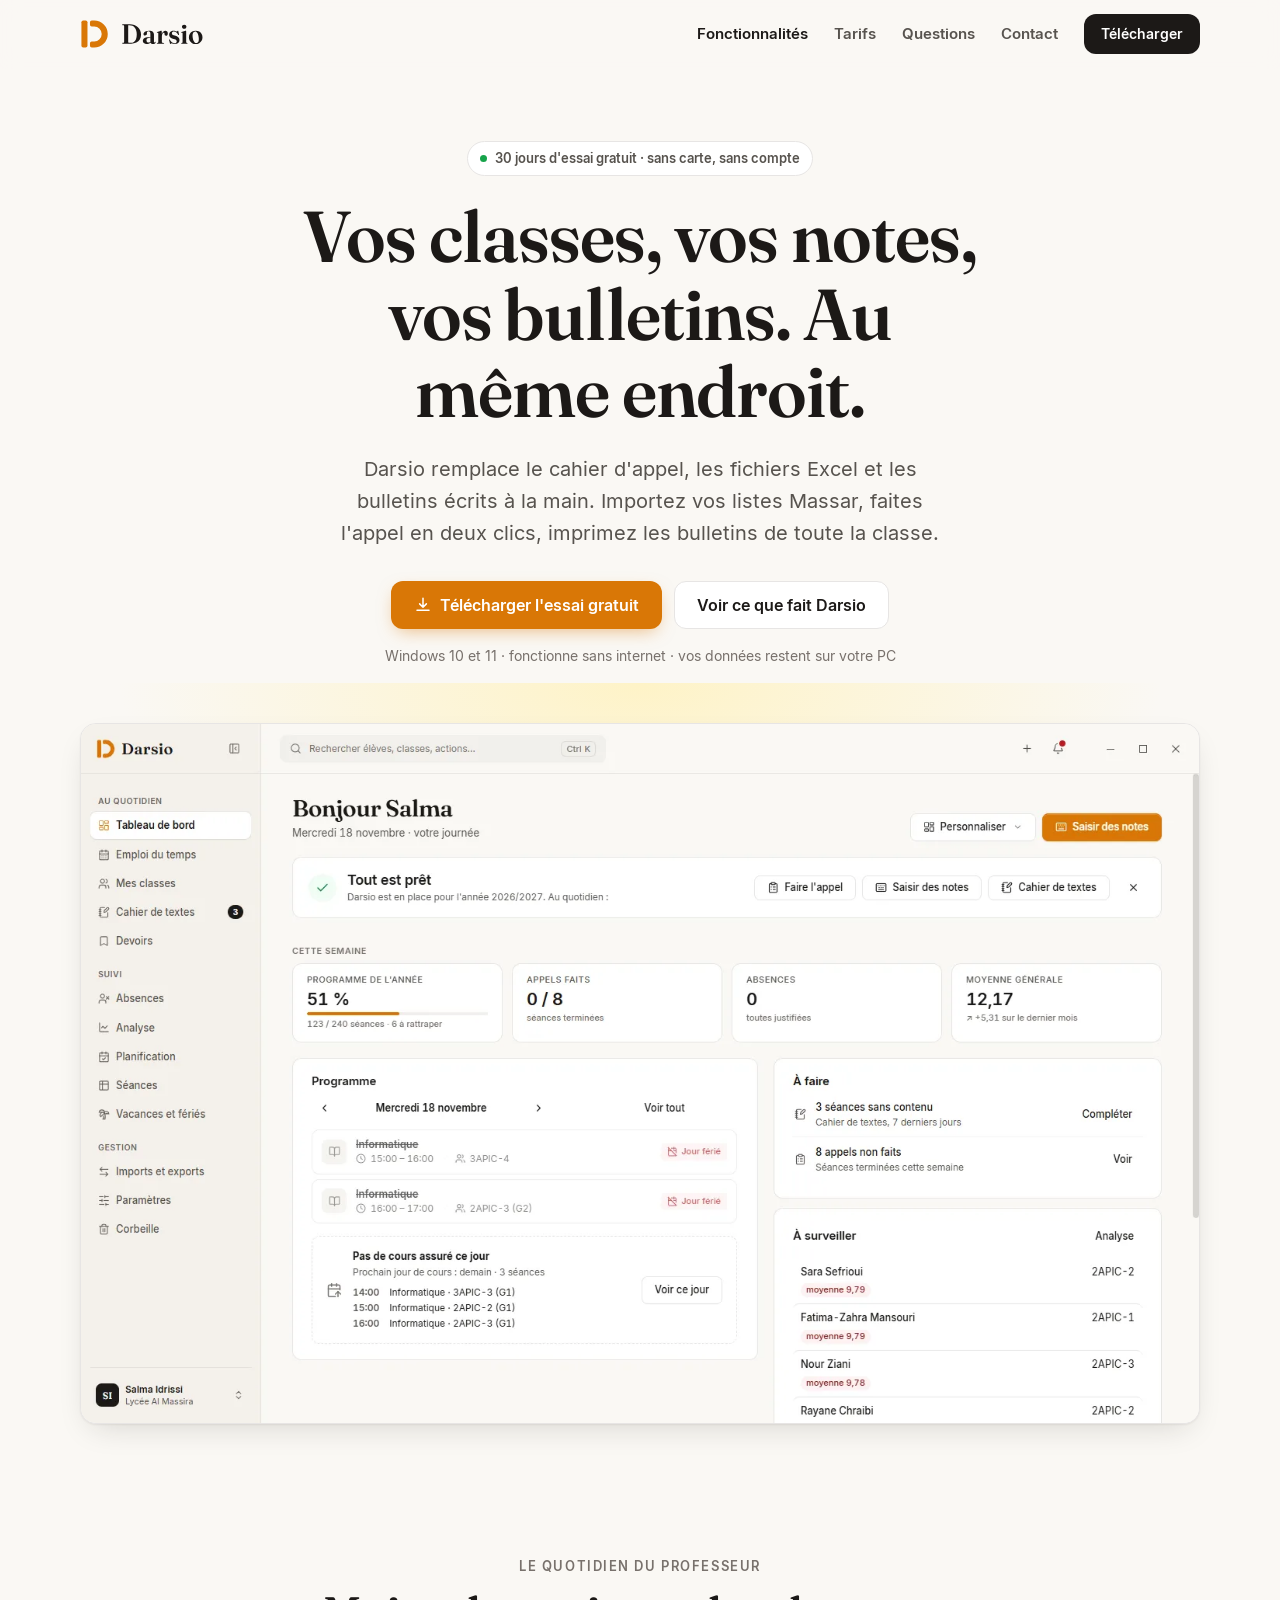
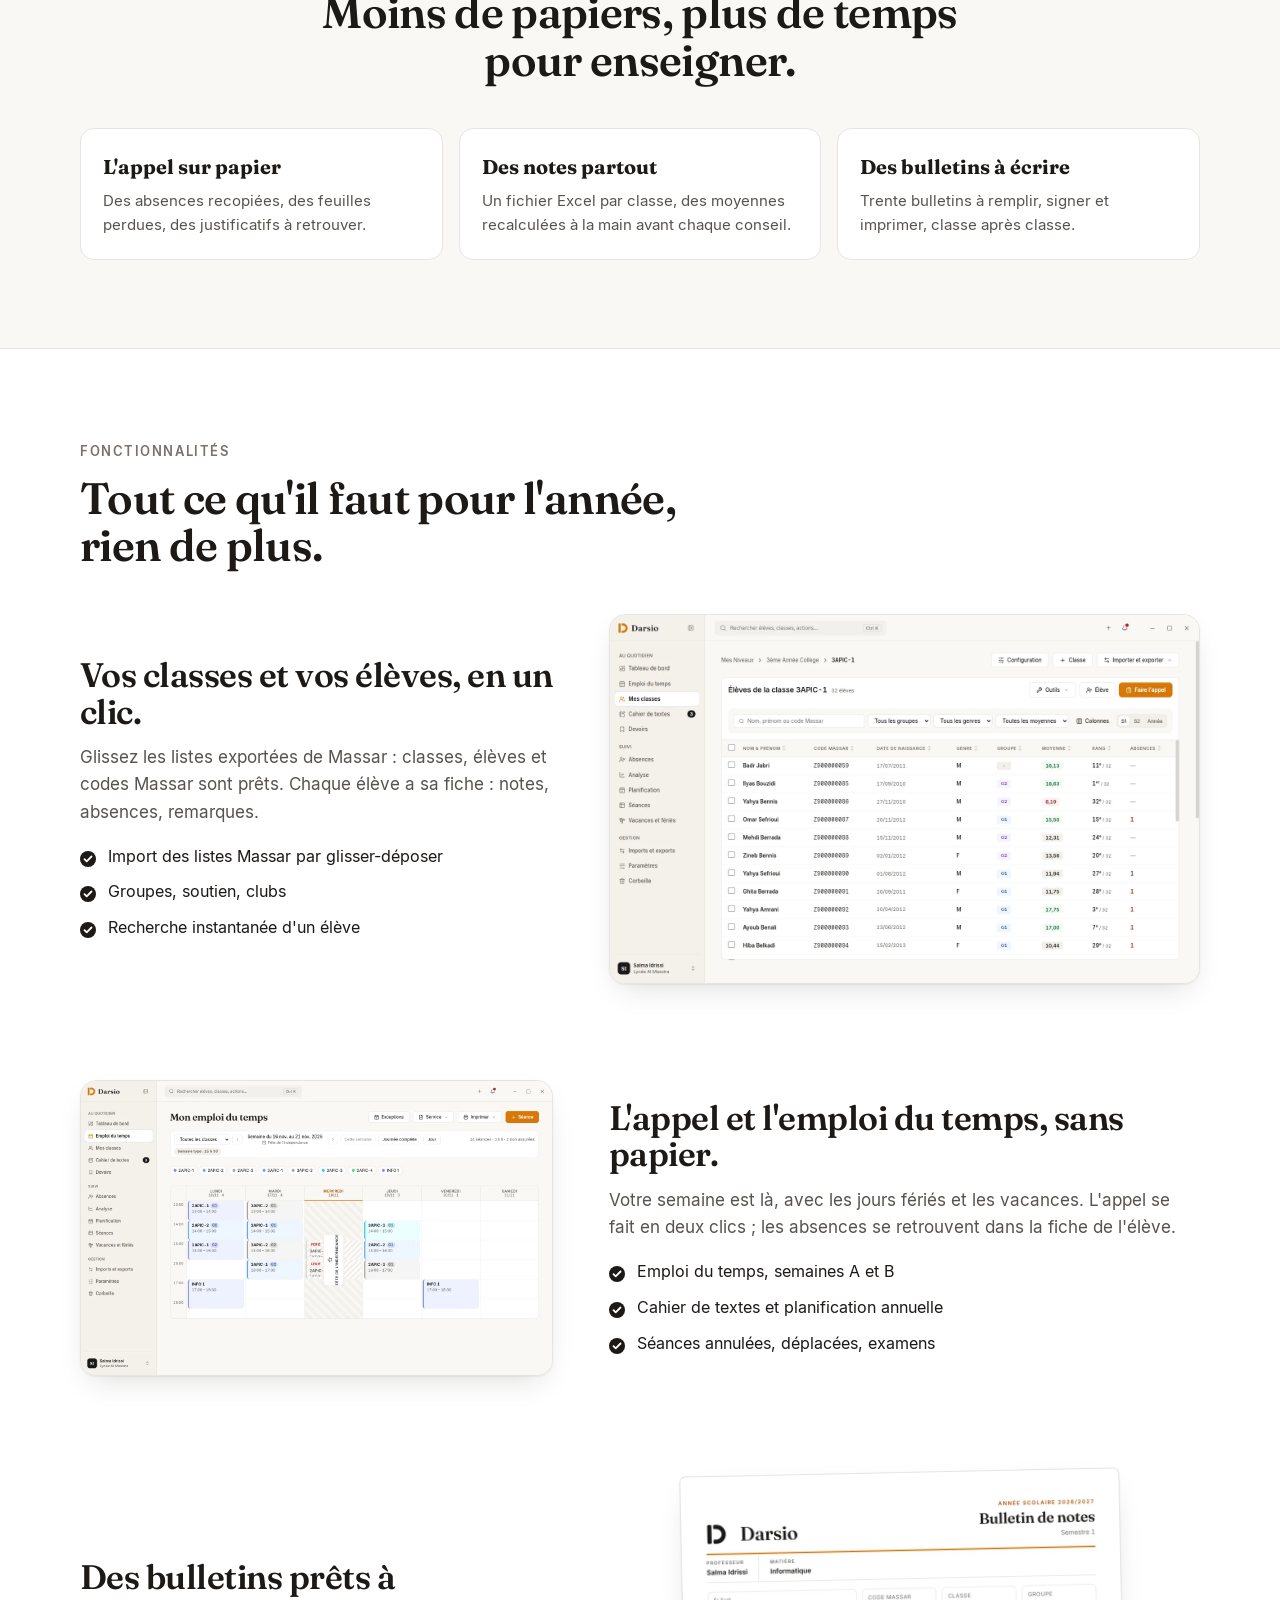
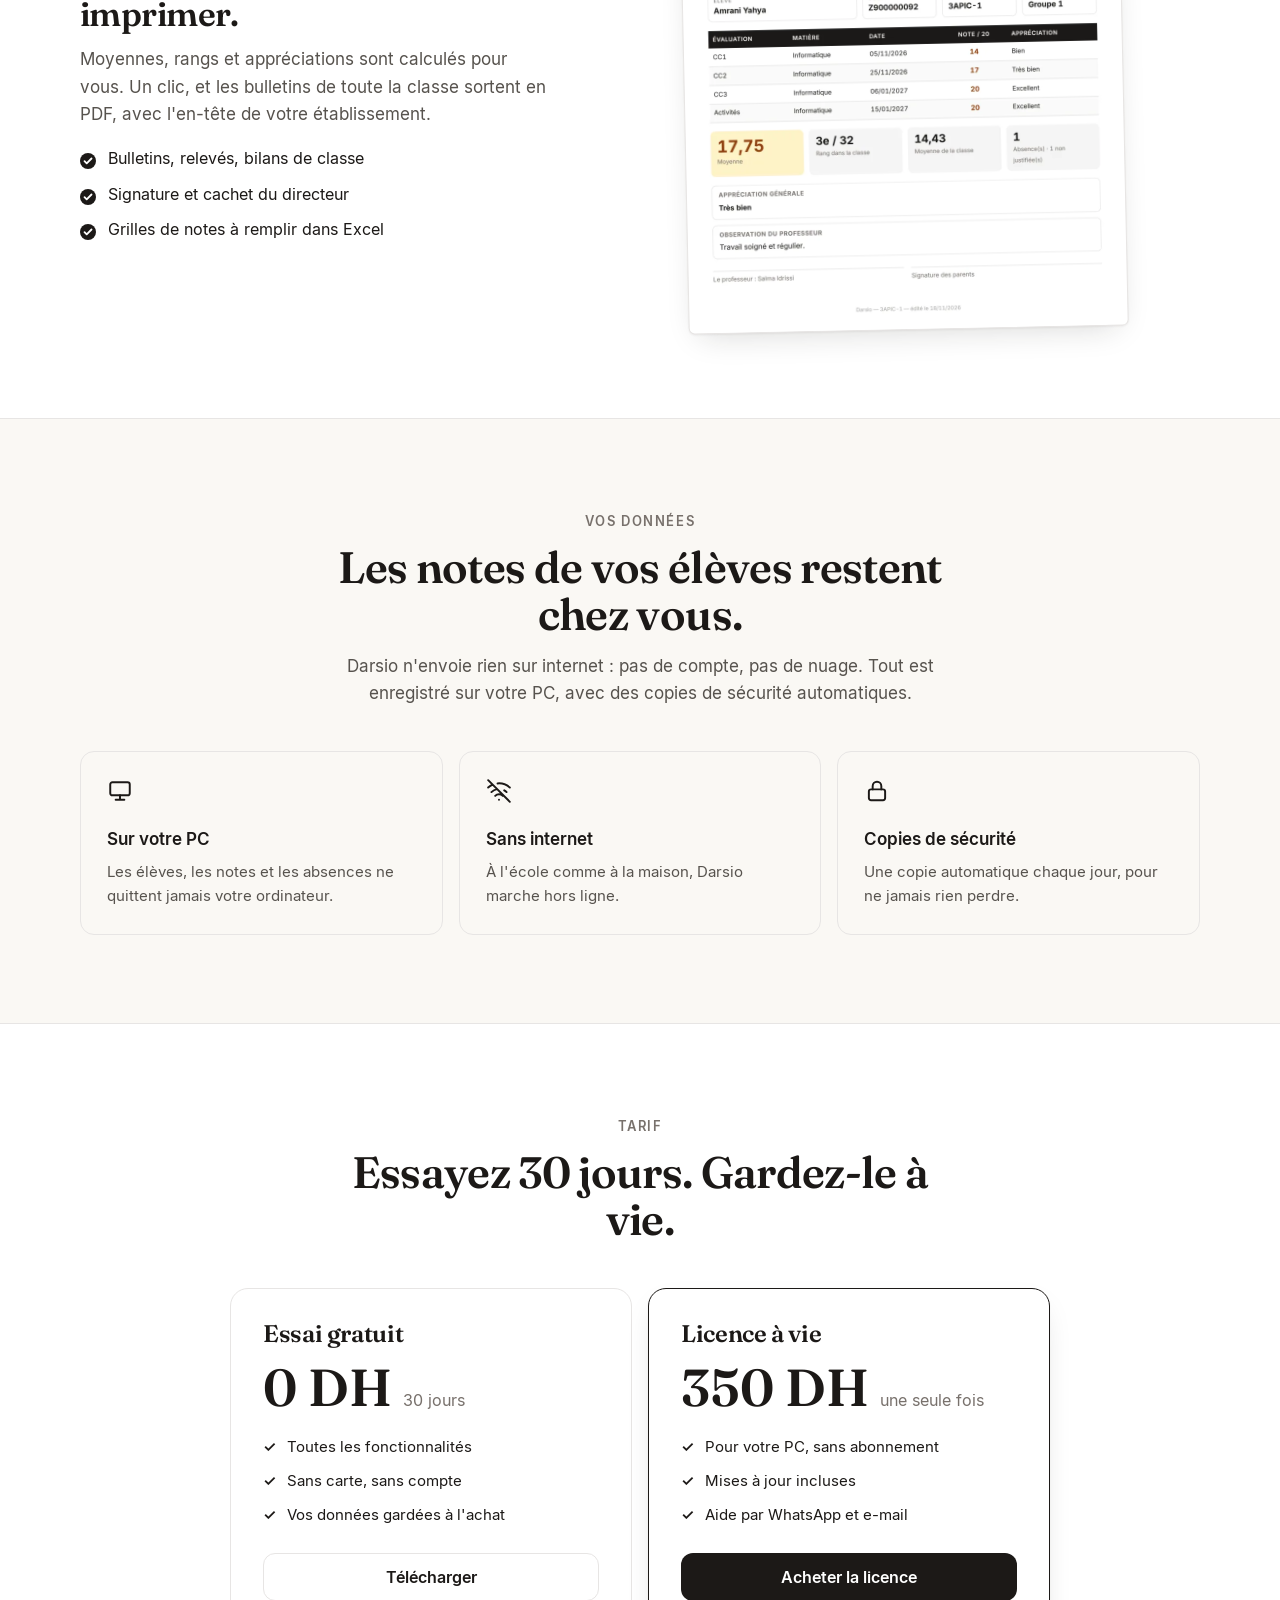
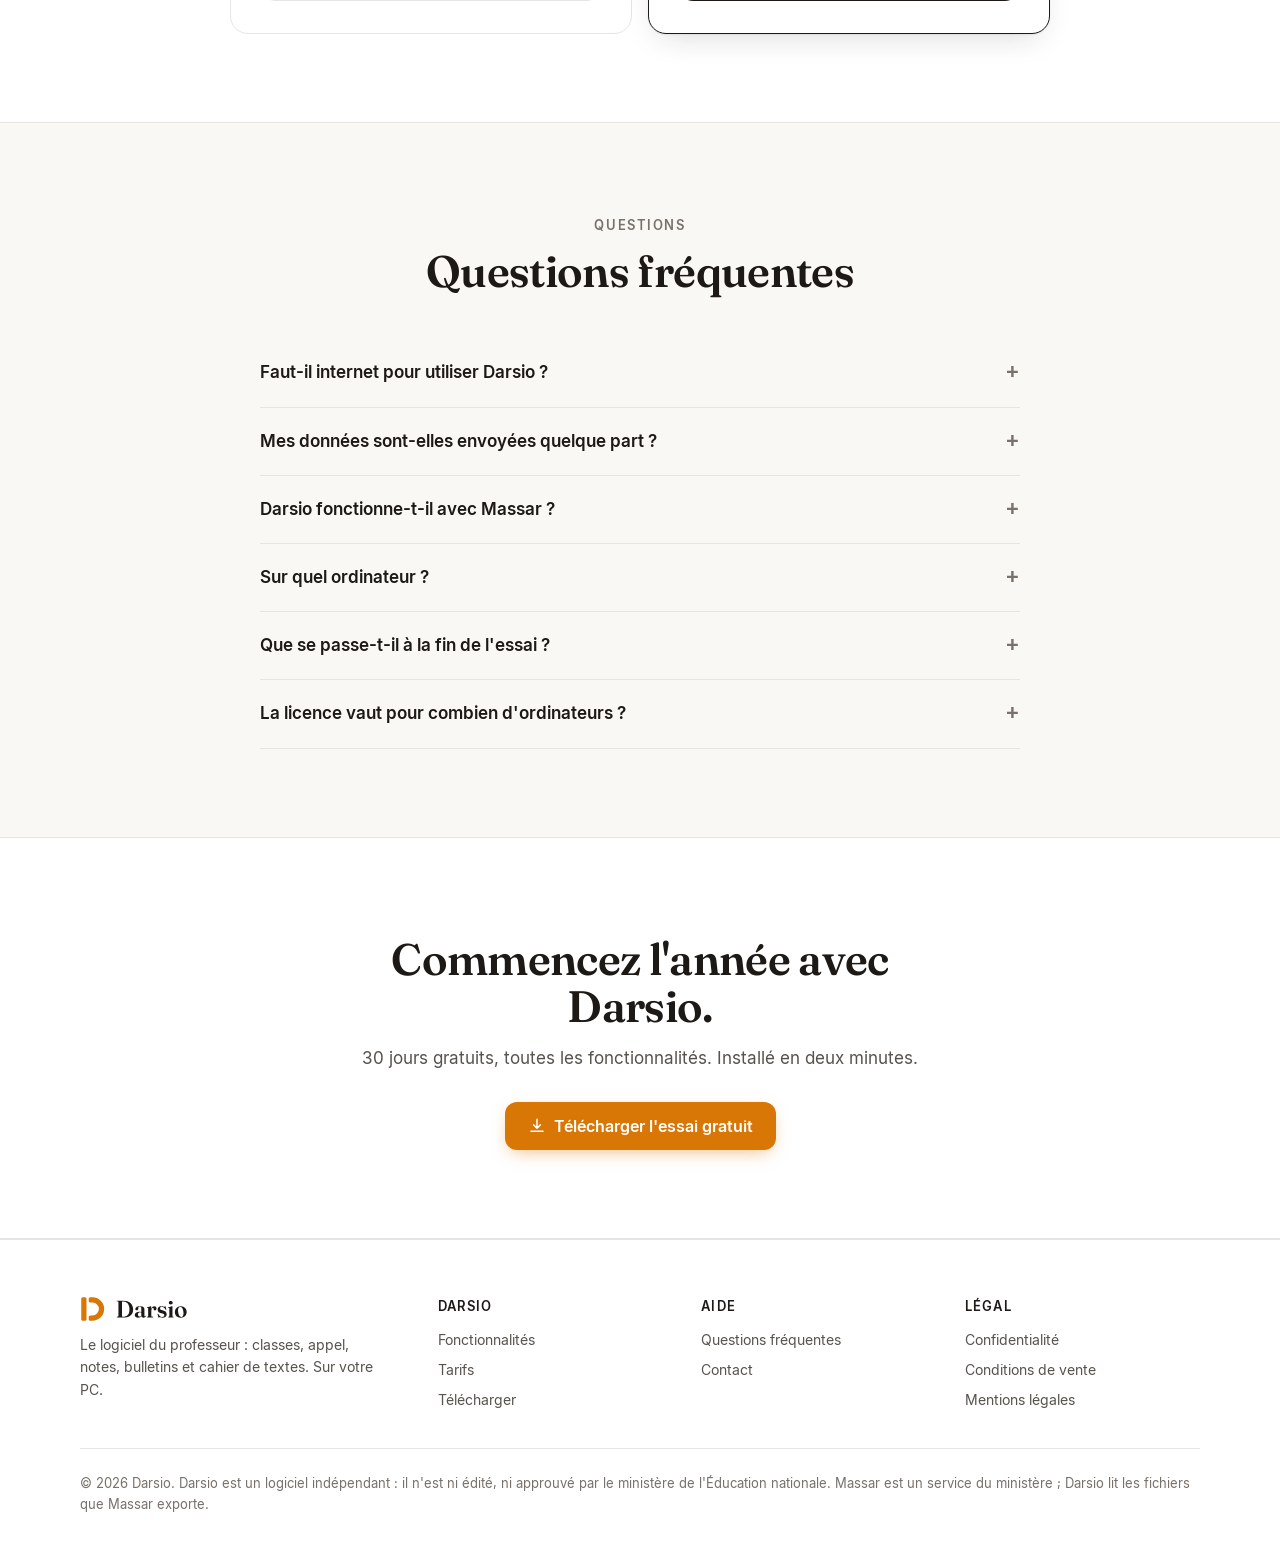
==== index.html @ f98916d4 "first commit" ====
<!doctype html>
<html lang="fr">
<head>
<meta charset="utf-8">
<meta name="viewport" content="width=device-width, initial-scale=1">
<title>Darsio — Le logiciel du professeur : appel, notes, bulletins</title>
<meta name="description" content="Classes, appel, notes, bulletins et cahier de textes sur votre PC. Compatible avec les exports Massar. 30 jours d'essai gratuit, puis 350 DH à vie.">
<link rel="canonical" href="https://darsio.com/">
<meta property="og:type" content="website">
<meta property="og:locale" content="fr_FR">
<meta property="og:site_name" content="Darsio">
<meta property="og:title" content="Darsio — Le logiciel du professeur : appel, notes, bulletins">
<meta property="og:description" content="Classes, appel, notes, bulletins et cahier de textes sur votre PC. Compatible avec les exports Massar. 30 jours d'essai gratuit, puis 350 DH à vie.">
<meta property="og:url" content="https://darsio.com/">
<meta property="og:image" content="https://darsio.com/assets/img/partage.png">
<meta name="twitter:card" content="summary_large_image">
<meta name="theme-color" content="#FAF8F4">
<link rel="icon" type="image/svg+xml" href="/assets/img/darsio-14-d-ambre.svg">
<link rel="icon" type="image/png" sizes="32x32" href="/assets/img/darsio-32.png">
<link rel="apple-touch-icon" href="/assets/img/darsio-512.png">
<link rel="preload" href="/assets/fonts/Inter-Regular.ttf" as="font" type="font/ttf" crossorigin>
<link rel="stylesheet" href="/assets/css/site.css">
<script src="/assets/js/site.js" defer></script>
</head>
<body>
<a class="sr-only" href="#contenu">Aller au contenu</a>
<header class="entete">
  <div class="conteneur">
    <a class="marque" href="/" aria-label="Darsio, accueil"><img src="/assets/img/darsio-12-horizontal-d.svg" alt="Darsio" width="124" height="30"></a>
    <button class="nav-bouton" type="button" aria-label="Menu" aria-expanded="false" aria-controls="nav"><svg viewBox="0 0 24 24" fill="none" stroke="currentColor" stroke-width="2" stroke-linecap="round"><path d="M4 7h16M4 12h16M4 17h16"/></svg></button>
    <nav class="nav" id="nav" aria-label="Navigation principale">
      <a href="/#fonctionnalites" aria-current="page">Fonctionnalités</a><a href="/tarifs/">Tarifs</a><a href="/#faq">Questions</a><a href="/contact/">Contact</a>
      <a class="btn btn-encre" href="/telecharger/">Télécharger</a>
    </nav>
  </div>
</header>
<main id="contenu">

<section class="heros">
  <div class="conteneur">
    <span class="surtitre"><span class="point" aria-hidden="true"></span>30 jours d'essai gratuit · sans carte, sans compte</span>
    <h1>Vos classes, vos notes, vos bulletins. Au même endroit.</h1>
    <p class="accroche">Darsio remplace le cahier d'appel, les fichiers Excel et les bulletins écrits à la main. Importez vos listes Massar, faites l'appel en deux clics, imprimez les bulletins de toute la classe.</p>
    <div class="actions">
      <a class="btn btn-principal" href="/telecharger/"><svg viewBox="0 0 24 24" fill="none" stroke="currentColor" stroke-width="2" stroke-linecap="round" stroke-linejoin="round"><path d="M12 3v12m0 0l-4.5-4.5M12 15l4.5-4.5M4 19h16"/></svg> Télécharger l'essai gratuit</a>
      <a class="btn btn-contour" href="#fonctionnalites">Voir ce que fait Darsio</a>
    </div>
    <p class="rassurance">Windows 10 et 11 · fonctionne sans internet · vos données restent sur votre PC</p>
    <div class="capture-cadre">
      <div class="capture"><img src="/assets/img/tableau-de-bord.webp" width="1440" height="900" alt="Le tableau de bord de Darsio : la journée du professeur, l'avancement du programme, les appels et les élèves à surveiller" fetchpriority="high"></div>
    </div>
  </div>
</section>

<section>
  <div class="conteneur">
    <div class="tete-section centre">
      <span class="etiquette">Le quotidien du professeur</span>
      <h2>Moins de papiers, plus de temps pour enseigner.</h2>
    </div>
    <div class="probleme">
      <div><b>L'appel sur papier</b><span>Des absences recopiées, des feuilles perdues, des justificatifs à retrouver.</span></div>
      <div><b>Des notes partout</b><span>Un fichier Excel par classe, des moyennes recalculées à la main avant chaque conseil.</span></div>
      <div><b>Des bulletins à écrire</b><span>Trente bulletins à remplir, signer et imprimer, classe après classe.</span></div>
    </div>
  </div>
</section>

<section class="section-alt" id="fonctionnalites">
  <div class="conteneur">
    <div class="tete-section">
      <span class="etiquette">Fonctionnalités</span>
      <h2>Tout ce qu'il faut pour l'année, rien de plus.</h2>
    </div>

    <div class="fonction">
      <div class="fonction-texte">
        <h3>Vos classes et vos élèves, en un clic.</h3>
        <p>Glissez les listes exportées de Massar : classes, élèves et codes Massar sont prêts. Chaque élève a sa fiche : notes, absences, remarques.</p>
        <ul><li>Import des listes Massar par glisser-déposer</li><li>Groupes, soutien, clubs</li><li>Recherche instantanée d'un élève</li></ul>
      </div>
      <div class="capture"><img src="/assets/img/classe.webp" width="1440" height="900" loading="lazy" alt="La liste des élèves d'une classe dans Darsio, avec leur moyenne, leur rang et leurs absences"></div>
    </div>

    <div class="fonction inverse">
      <div class="fonction-texte">
        <h3>L'appel et l'emploi du temps, sans papier.</h3>
        <p>Votre semaine est là, avec les jours fériés et les vacances. L'appel se fait en deux clics ; les absences se retrouvent dans la fiche de l'élève.</p>
        <ul><li>Emploi du temps, semaines A et B</li><li>Cahier de textes et planification annuelle</li><li>Séances annulées, déplacées, examens</li></ul>
      </div>
      <div class="capture"><img src="/assets/img/emploi-du-temps.webp" width="1440" height="900" loading="lazy" alt="L'emploi du temps de la semaine dans Darsio, avec un jour férié"></div>
    </div>

    <div class="fonction">
      <div class="fonction-texte">
        <h3>Des bulletins prêts à imprimer.</h3>
        <p>Moyennes, rangs et appréciations sont calculés pour vous. Un clic, et les bulletins de toute la classe sortent en PDF, avec l'en-tête de votre établissement.</p>
        <ul><li>Bulletins, relevés, bilans de classe</li><li>Signature et cachet du directeur</li><li>Grilles de notes à remplir dans Excel</li></ul>
      </div>
      <div class="feuille"><img src="/assets/img/bulletin.webp" width="900" height="936" loading="lazy" alt="Un bulletin de notes produit par Darsio"></div>
    </div>
  </div>
</section>

<section>
  <div class="conteneur">
    <div class="tete-section centre">
      <span class="etiquette">Vos données</span>
      <h2>Les notes de vos élèves restent chez vous.</h2>
      <p>Darsio n'envoie rien sur internet : pas de compte, pas de nuage. Tout est enregistré sur votre PC, avec des copies de sécurité automatiques.</p>
    </div>
    <div class="confiance">
      <div><svg viewBox="0 0 24 24" fill="none" stroke="currentColor" stroke-width="1.8" stroke-linecap="round" stroke-linejoin="round"><rect x="3" y="4" width="18" height="12" rx="2"/><path d="M8 20h8M12 16v4"/></svg><b>Sur votre PC</b><span>Les élèves, les notes et les absences ne quittent jamais votre ordinateur.</span></div>
      <div><svg viewBox="0 0 24 24" fill="none" stroke="currentColor" stroke-width="1.8" stroke-linecap="round" stroke-linejoin="round"><path d="M2 2l20 20M8.5 16.5a5 5 0 0 1 7 0M5 13a10 10 0 0 1 5.17-2.7M19 13a10 10 0 0 0-2.17-1.6M2 8.8a15 15 0 0 1 4.2-2.65M10.66 5c4.01-.36 8.14.9 11.34 3.76M12 20h.01"/></svg><b>Sans internet</b><span>À l'école comme à la maison, Darsio marche hors ligne.</span></div>
      <div><svg viewBox="0 0 24 24" fill="none" stroke="currentColor" stroke-width="1.8" stroke-linecap="round" stroke-linejoin="round"><rect x="4.5" y="10.5" width="15" height="10" rx="2"/><path d="M8 10.5V7.5a4 4 0 0 1 8 0v3"/></svg><b>Copies de sécurité</b><span>Une copie automatique chaque jour, pour ne jamais rien perdre.</span></div>
    </div>
  </div>
</section>

<section class="section-alt">
  <div class="conteneur">
    <div class="tete-section centre">
      <span class="etiquette">Tarif</span>
      <h2>Essayez 30 jours. Gardez-le à vie.</h2>
    </div>
    <div class="prix">
      <div class="offre">
        <h3>Essai gratuit</h3>
        <div class="montant">0 DH <small>30 jours</small></div>
        <ul><li>Toutes les fonctionnalités</li><li>Sans carte, sans compte</li><li>Vos données gardées à l'achat</li></ul>
        <a class="btn btn-contour" href="/telecharger/">Télécharger</a>
      </div>
      <div class="offre vedette">
        <h3>Licence à vie</h3>
        <div class="montant">350 DH <small>une seule fois</small></div>
        <ul><li>Pour votre PC, sans abonnement</li><li>Mises à jour incluses</li><li>Aide par WhatsApp et e-mail</li></ul>
        <a class="btn btn-encre" href="/tarifs/">Acheter la licence</a>
      </div>
    </div>
  </div>
</section>

<section id="faq">
  <div class="conteneur">
    <div class="tete-section centre"><span class="etiquette">Questions</span><h2>Questions fréquentes</h2></div>
    <div class="faq">
      <details><summary>Faut-il internet pour utiliser Darsio ?</summary><p>Non. Darsio fonctionne entièrement sur votre PC, sans connexion. Internet sert seulement, si vous le voulez, à vérifier qu'une nouvelle version est disponible.</p></details>
      <details><summary>Mes données sont-elles envoyées quelque part ?</summary><p>Non. Les élèves, les notes et les absences restent sur votre ordinateur. Darsio ne vous demande ni compte ni mot de passe en ligne.</p></details>
      <details><summary>Darsio fonctionne-t-il avec Massar ?</summary><p>Oui : Darsio lit les listes d'élèves et les fichiers de notes que Massar exporte. Darsio est un logiciel indépendant, sans lien avec le ministère.</p></details>
      <details><summary>Sur quel ordinateur ?</summary><p>Un PC sous Windows 10 ou Windows 11. Darsio ne fonctionne pas sur Mac, tablette ou téléphone.</p></details>
      <details><summary>Que se passe-t-il à la fin de l'essai ?</summary><p>Vos données restent sur votre PC. Achetez la licence à vie et continuez exactement où vous en étiez.</p></details>
      <details><summary>La licence vaut pour combien d'ordinateurs ?</summary><p>Une licence vaut pour un PC. Pour changer d'ordinateur, écrivez-nous : nous transférons votre licence.</p></details>
    </div>
  </div>
</section>

<section class="section-alt appel">
  <div class="conteneur">
    <h2>Commencez l'année avec Darsio.</h2>
    <p style="margin-top:14px;color:var(--encre-douce)">30 jours gratuits, toutes les fonctionnalités. Installé en deux minutes.</p>
    <div class="actions">
      <a class="btn btn-principal" href="/telecharger/"><svg viewBox="0 0 24 24" fill="none" stroke="currentColor" stroke-width="2" stroke-linecap="round" stroke-linejoin="round"><path d="M12 3v12m0 0l-4.5-4.5M12 15l4.5-4.5M4 19h16"/></svg> Télécharger l'essai gratuit</a>
    </div>
  </div>
</section>

</main>
<footer class="pied">
  <div class="conteneur">
    <div>
      <img src="/assets/img/darsio-12-horizontal-d.svg" alt="Darsio" width="108" height="26">
      <p style="margin-top:12px;max-width:34ch">Le logiciel du professeur : classes, appel, notes, bulletins et cahier de textes. Sur votre PC.</p>
    </div>
    <div><h4>Darsio</h4><ul><li><a href="/#fonctionnalites">Fonctionnalités</a></li><li><a href="/tarifs/">Tarifs</a></li><li><a href="/telecharger/">Télécharger</a></li></ul></div>
    <div><h4>Aide</h4><ul><li><a href="/#faq">Questions fréquentes</a></li><li><a href="/contact/">Contact</a></li></ul></div>
    <div><h4>Légal</h4><ul><li><a href="/confidentialite/">Confidentialité</a></li><li><a href="/conditions/">Conditions de vente</a></li><li><a href="/mentions-legales/">Mentions légales</a></li></ul></div>
    <p class="mention">© 2026 Darsio. Darsio est un logiciel indépendant : il n'est ni édité, ni approuvé par le ministère de l'Éducation nationale. Massar est un service du ministère ; Darsio lit les fichiers que Massar exporte.</p>
  </div>
</footer>
</body>
</html>
---- assets/css/site.css ----
/* darsio.com — le système de design de l'application : encre, papier, une seule ambre par écran (l'action principale) */
@font-face { font-family: 'Inter'; font-weight: 400; font-display: swap; src: url('../fonts/Inter-Regular.ttf') format('truetype'); }
@font-face { font-family: 'Inter'; font-weight: 600; font-display: swap; src: url('../fonts/Inter-SemiBold.ttf') format('truetype'); }
@font-face { font-family: 'Fraunces'; font-weight: 300 900; font-display: swap; src: url('../fonts/Fraunces-Variable.ttf') format('truetype'); }

:root {
    --encre: #1C1917; --encre-douce: #57534E; --gris: #78716C; --filet: #E7E5E4; --papier: #FFFFFF; --fond: #FAF8F4;
    --fond-alt: #F3F0EA; --ambre: #D97706; --ambre-fonce: #B45309; --ambre-clair: #FEF3C7;
    --rayon: 14px; --rayon-sm: 9px; --ombre: 0 1px 2px rgba(28, 25, 23, .06), 0 12px 32px -12px rgba(28, 25, 23, .18);
    --largeur: 1120px; --titre: 'Fraunces', Georgia, serif; --texte: 'Inter', 'Segoe UI', system-ui, sans-serif;
}
* { box-sizing: border-box; margin: 0; padding: 0; }
html { scroll-behavior: smooth; -webkit-text-size-adjust: 100%; }
body { font-family: var(--texte); font-size: 17px; line-height: 1.6; color: var(--encre); background: var(--fond); }
img { display: block; max-width: 100%; height: auto; }
[hidden] { display: none !important; }   /* hidden l'emporte toujours (ex. bouton WhatsApp sans numéro) */
a { color: inherit; }
:focus-visible { outline: 2px solid var(--encre); outline-offset: 3px; border-radius: 4px; }
.conteneur { width: min(var(--largeur), 100% - 32px); margin-inline: auto; }
.sr-only { position: absolute; width: 1px; height: 1px; overflow: hidden; clip: rect(0 0 0 0); white-space: nowrap; }

/* ── en-tête ── */
.entete { position: sticky; top: 0; z-index: 20; background: color-mix(in srgb, var(--fond) 88%, transparent);
          backdrop-filter: saturate(1.4) blur(10px); border-bottom: 1px solid transparent; transition: border-color .2s; }
.entete.defile { border-bottom-color: var(--filet); }
.entete .conteneur { display: flex; align-items: center; gap: 28px; height: 68px; }
.marque img { height: 30px; width: auto; }
.nav { display: flex; align-items: center; gap: 26px; margin-left: auto; }
.nav a { font-size: 15px; font-weight: 600; color: var(--encre-douce); text-decoration: none; }
.nav a:hover, .nav a[aria-current="page"] { color: var(--encre); }
.nav-bouton { display: none; margin-left: auto; padding: 8px; border: 0; background: none; cursor: pointer; }
.nav-bouton svg { width: 24px; height: 24px; }

/* ── boutons : l'ambre pour l'action principale seulement ── */
.btn { display: inline-flex; align-items: center; justify-content: center; gap: 8px; height: 48px; padding: 0 22px; border-radius: 12px;
       font: 600 16px/1 var(--texte); text-decoration: none; cursor: pointer; border: 1px solid transparent; transition: transform .15s, background .15s; }
.btn:active { transform: translateY(1px); }
.btn-principal { background: var(--ambre); color: #fff; box-shadow: 0 6px 18px -6px rgba(217, 119, 6, .55); }
.btn-principal:hover { background: var(--ambre-fonce); }
.btn-contour { background: var(--papier); color: var(--encre); border-color: var(--filet); }
.btn-contour:hover { border-color: var(--encre); }
.btn-encre { background: var(--encre); color: #fff; }
.btn-encre:hover { background: #000; }
.btn svg { width: 18px; height: 18px; }
.nav .btn { height: 40px; padding: 0 16px; font-size: 14px; }
.nav .btn-encre, .nav .btn-encre:hover { color: #fff; }

/* ── héros ── */
.heros { padding: 72px 0 40px; text-align: center; overflow-x: clip; }
.surtitre { display: inline-flex; align-items: center; gap: 8px; padding: 6px 12px; border: 1px solid var(--filet); border-radius: 999px;
            background: var(--papier); font-size: 13px; font-weight: 600; color: var(--encre-douce); }
.surtitre .point { width: 7px; height: 7px; border-radius: 50%; background: #16A34A; }
h1, h2, h3 { font-family: var(--titre); font-weight: 600; letter-spacing: -.015em; line-height: 1.08; }
.heros h1 { max-width: 15ch; margin: 22px auto 0; font-size: clamp(40px, 6.4vw, 72px); }
.heros .accroche { max-width: 46ch; margin: 22px auto 0; font-size: clamp(17px, 2vw, 20px); color: var(--encre-douce); }
.heros .actions { display: flex; flex-wrap: wrap; justify-content: center; gap: 12px; margin-top: 32px; }
.heros .rassurance { margin-top: 16px; font-size: 14px; color: var(--gris); }
.capture { margin-top: 56px; border-radius: 16px; overflow: hidden; border: 1px solid var(--filet); background: var(--papier); box-shadow: var(--ombre); }
.capture-cadre { position: relative; }
.capture-cadre::before { content: ""; position: absolute; inset: -40px -60px auto; height: 70%; z-index: -1;
                         background: radial-gradient(60% 60% at 50% 0%, var(--ambre-clair), transparent 70%); }

/* ── sections ── */
section { padding: 88px 0; }
.section-alt { background: var(--papier); border-block: 1px solid var(--filet); }
.tete-section { max-width: 640px; margin-bottom: 44px; }
.tete-section.centre { margin-inline: auto; text-align: center; }
.etiquette { font-size: 13px; font-weight: 600; letter-spacing: .12em; text-transform: uppercase; color: var(--gris); }
h2 { margin-top: 10px; font-size: clamp(30px, 4vw, 44px); }
.tete-section p { margin-top: 14px; color: var(--encre-douce); }

.probleme { display: grid; grid-template-columns: repeat(3, 1fr); gap: 16px; }
.probleme div { padding: 22px; border-radius: var(--rayon); background: var(--papier); border: 1px solid var(--filet); }
.probleme b { display: block; font-family: var(--titre); font-size: 20px; }
.probleme span { display: block; margin-top: 6px; font-size: 15px; color: var(--encre-douce); }

.fonction { display: grid; grid-template-columns: 1fr 1.25fr; gap: 56px; align-items: center; }
.fonction + .fonction { margin-top: 96px; }
.fonction.inverse .fonction-texte { order: 2; }
.fonction h3 { font-size: clamp(26px, 3vw, 34px); }
.fonction p { margin-top: 14px; color: var(--encre-douce); }
.fonction ul { margin-top: 18px; list-style: none; display: grid; gap: 10px; }
.fonction li { position: relative; padding-left: 28px; font-size: 16px; }
.fonction li::before { content: ""; position: absolute; left: 0; top: 7px; width: 16px; height: 16px; border-radius: 50%;
                       background: var(--encre) url("data:image/svg+xml,%3Csvg xmlns='http://www.w3.org/2000/svg' viewBox='0 0 16 16'%3E%3Cpath d='M4.5 8.2l2.2 2.2 4.8-4.9' fill='none' stroke='%23fff' stroke-width='1.8' stroke-linecap='round' stroke-linejoin='round'/%3E%3C/svg%3E") center/16px no-repeat; }
.fonction .capture { margin-top: 0; }
.feuille { max-width: 440px; margin-inline: auto; border-radius: 6px; overflow: hidden; border: 1px solid var(--filet); box-shadow: var(--ombre);
           transform: rotate(-1.2deg); background: #fff; }

/* bloc « vos données restent sur votre PC » */
.confiance { display: grid; grid-template-columns: repeat(3, 1fr); gap: 16px; margin-top: 8px; }
.confiance div { padding: 26px; border-radius: var(--rayon); background: var(--fond); border: 1px solid var(--filet); }
.confiance svg { width: 26px; height: 26px; }
.confiance b { display: block; margin-top: 14px; font-size: 17px; }
.confiance span { display: block; margin-top: 6px; font-size: 15px; color: var(--encre-douce); }

/* prix */
.prix { display: grid; grid-template-columns: 1fr 1fr; gap: 16px; max-width: 820px; margin-inline: auto; }
.offre { padding: 32px; border-radius: 18px; background: var(--papier); border: 1px solid var(--filet); }
.offre.vedette { border-color: var(--encre); box-shadow: var(--ombre); }
.offre h3 { font-size: 24px; }
.montant { margin-top: 14px; font-family: var(--titre); font-size: 52px; font-weight: 600; line-height: 1; }
.montant small { font-family: var(--texte); font-size: 16px; font-weight: 400; color: var(--gris); }
.offre ul { margin: 22px 0 26px; list-style: none; display: grid; gap: 10px; font-size: 15px; }
.offre li { padding-left: 24px; position: relative; }
.offre li::before { content: "✓"; position: absolute; left: 0; font-weight: 600; }
.offre .btn { width: 100%; }

/* FAQ */
.faq { max-width: 760px; margin-inline: auto; }
.faq details { border-bottom: 1px solid var(--filet); }
.faq summary { display: flex; justify-content: space-between; gap: 16px; padding: 20px 0; font-weight: 600; cursor: pointer; list-style: none; }
.faq summary::-webkit-details-marker { display: none; }
.faq summary::after { content: "+"; font-size: 22px; line-height: 1; color: var(--gris); transition: transform .2s; }
.faq details[open] summary::after { transform: rotate(45deg); }
.faq details p { padding: 0 0 20px; color: var(--encre-douce); }

/* appel final */
.appel { text-align: center; }
.appel h2 { max-width: 18ch; margin-inline: auto; }
.appel .actions { display: flex; justify-content: center; flex-wrap: wrap; gap: 12px; margin-top: 30px; }

/* pages intérieures */
.page-tete { padding: 64px 0 24px; }
.page-tete h1 { font-size: clamp(36px, 5vw, 56px); }
.page-tete p { max-width: 60ch; margin-top: 14px; color: var(--encre-douce); font-size: 18px; }
.carte { padding: 28px; border-radius: 18px; background: var(--papier); border: 1px solid var(--filet); }
.etapes { counter-reset: e; list-style: none; display: grid; gap: 14px; }
.etapes li { counter-increment: e; position: relative; padding-left: 46px; }
.etapes li::before { content: counter(e); position: absolute; left: 0; top: -2px; width: 30px; height: 30px; border-radius: 50%;
                     display: grid; place-items: center; background: var(--encre); color: #fff; font-weight: 600; font-size: 14px; }
.grille-2 { display: grid; grid-template-columns: 1.2fr 1fr; gap: 20px; align-items: start; }
.liste-sobre { list-style: none; display: grid; gap: 8px; }
.liste-sobre li { display: flex; justify-content: space-between; gap: 12px; padding: 10px 0; border-bottom: 1px solid var(--filet); font-size: 15px; }
.liste-sobre li span:first-child { color: var(--gris); }
.code { font-family: Consolas, 'Courier New', monospace; font-size: 13px; word-break: break-all; }
.note { padding: 14px 16px; border-radius: var(--rayon-sm); background: var(--fond-alt); font-size: 15px; color: var(--encre-douce); }
.texte-legal { max-width: 760px; }
.texte-legal h2 { font-size: 26px; margin-top: 40px; }
.texte-legal p, .texte-legal li { margin-top: 12px; color: var(--encre-douce); }
.texte-legal ul { padding-left: 20px; }
.brouillon { margin-bottom: 28px; padding: 14px 16px; border-radius: var(--rayon-sm); border: 1px dashed var(--ambre-fonce); color: var(--ambre-fonce);
             font-size: 15px; background: var(--ambre-clair); }
.a-remplir { padding: 0 4px; border-radius: 4px; background: var(--ambre-clair); color: var(--ambre-fonce); font-weight: 600; }
.contacts { display: grid; grid-template-columns: repeat(2, 1fr); gap: 16px; }
.contacts a { display: block; padding: 26px; border-radius: 18px; background: var(--papier); border: 1px solid var(--filet); text-decoration: none; }
.contacts a:hover { border-color: var(--encre); }
.contacts b { display: block; margin-top: 12px; font-size: 18px; }
.contacts span { display: block; margin-top: 4px; color: var(--encre-douce); font-size: 15px; }
.contacts svg { width: 26px; height: 26px; }

/* pied */
.pied { padding: 56px 0 40px; border-top: 1px solid var(--filet); background: var(--papier); font-size: 14px; color: var(--encre-douce); }
.pied .conteneur { display: grid; grid-template-columns: 1.4fr 1fr 1fr 1fr; gap: 28px; }
.pied img { height: 26px; width: auto; }
.pied h4 { font-size: 13px; font-weight: 600; letter-spacing: .1em; text-transform: uppercase; color: var(--encre); margin-bottom: 12px; }
.pied ul { list-style: none; display: grid; gap: 8px; }
.pied a { text-decoration: none; }
.pied a:hover { color: var(--encre); text-decoration: underline; }
.pied .mention { grid-column: 1 / -1; padding-top: 24px; margin-top: 8px; border-top: 1px solid var(--filet); font-size: 13px; color: var(--gris); }

/* ── téléphone ── */
@media (max-width: 860px) {
    body { font-size: 16px; }
    .nav { display: none; position: absolute; top: 68px; left: 0; right: 0; flex-direction: column; align-items: stretch; gap: 0;
           padding: 8px 16px 16px; background: var(--fond); border-bottom: 1px solid var(--filet); }
    .nav.ouverte { display: flex; }
    .nav a { padding: 12px 0; font-size: 16px; }
    .nav .btn { margin-top: 8px; height: 46px; }
    .nav-bouton { display: block; }
    section { padding: 64px 0; }
    .heros { padding-top: 48px; }
    .surtitre { font-size: 12px; padding: 5px 10px; }
    .capture-cadre::before { inset: -24px -16px auto; }
    .probleme, .confiance, .prix, .contacts, .grille-2 { grid-template-columns: 1fr; }
    .fonction { grid-template-columns: 1fr; gap: 24px; }
    .fonction.inverse .fonction-texte { order: 0; }
    .fonction + .fonction { margin-top: 64px; }
    .pied .conteneur { grid-template-columns: 1fr 1fr; }
    .heros .actions .btn, .appel .actions .btn { width: 100%; }
}
@media (prefers-reduced-motion: reduce) { * { transition: none !important; scroll-behavior: auto !important; } }
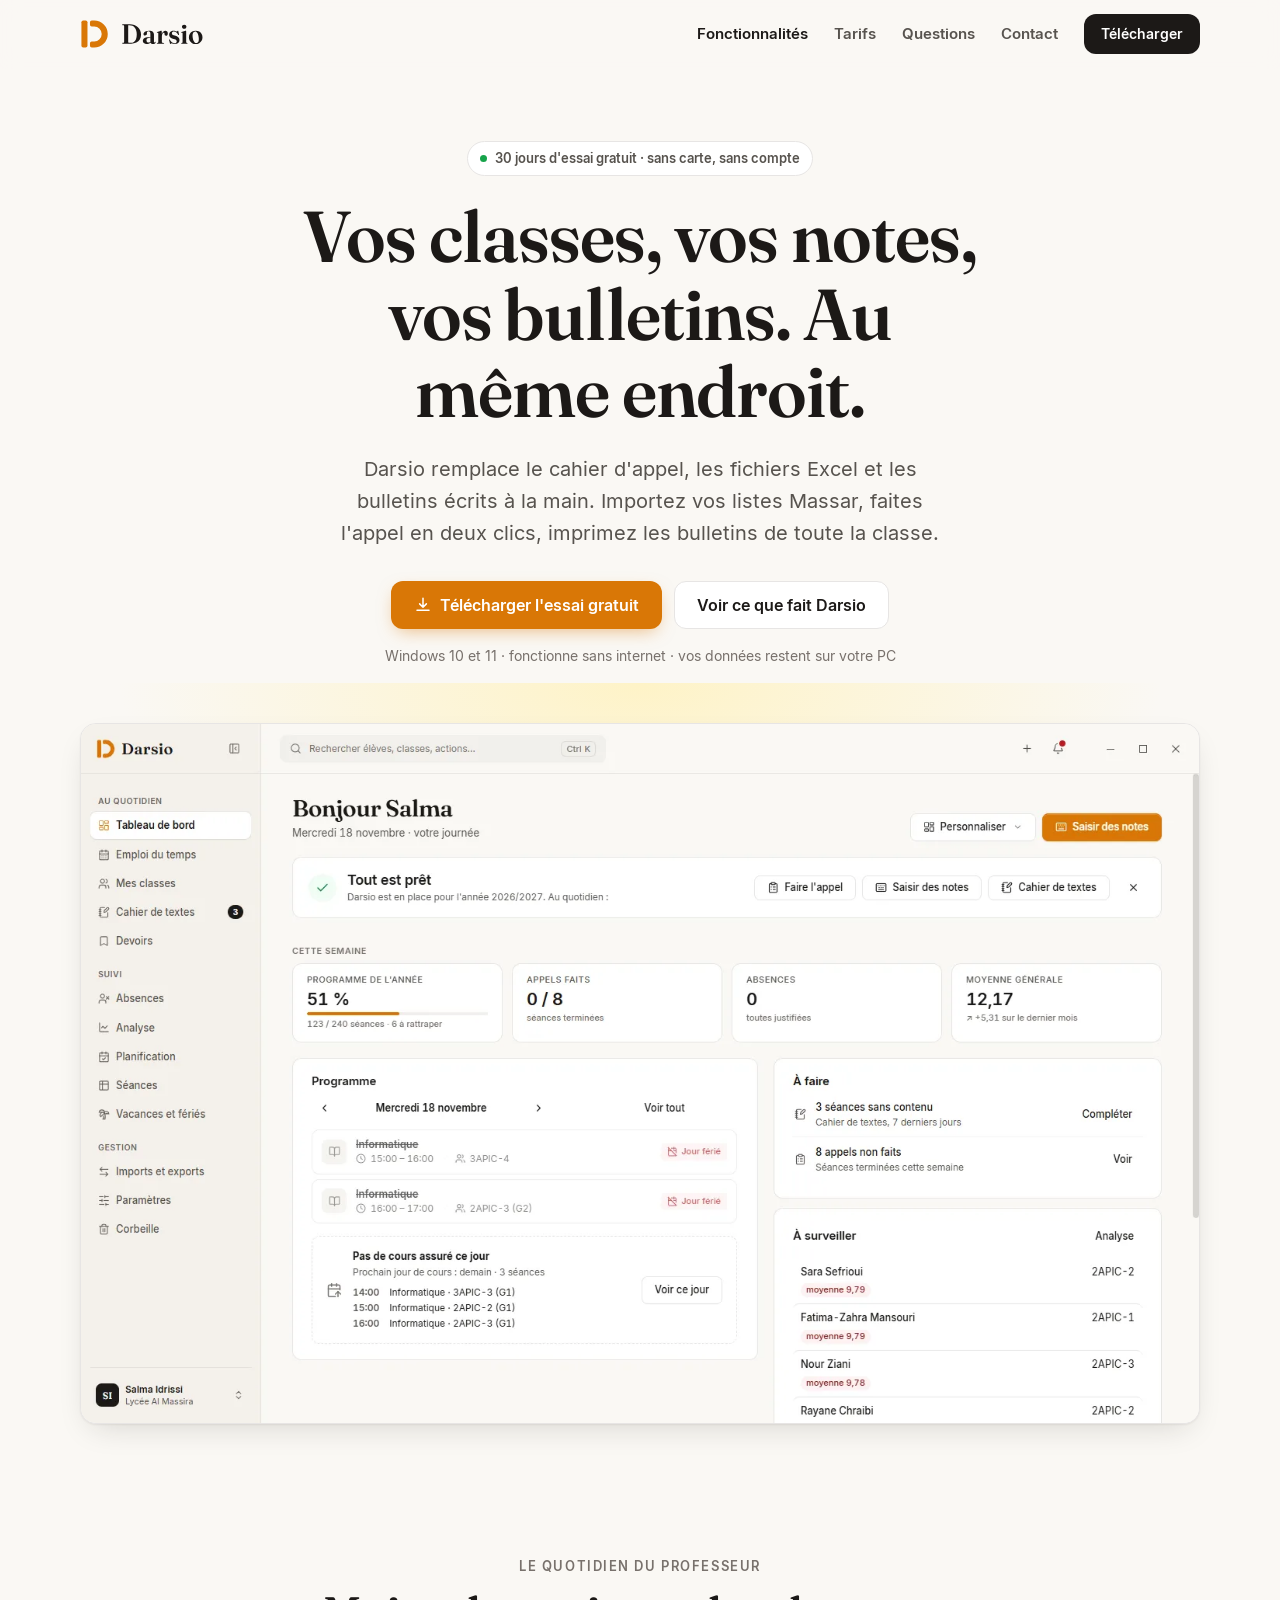
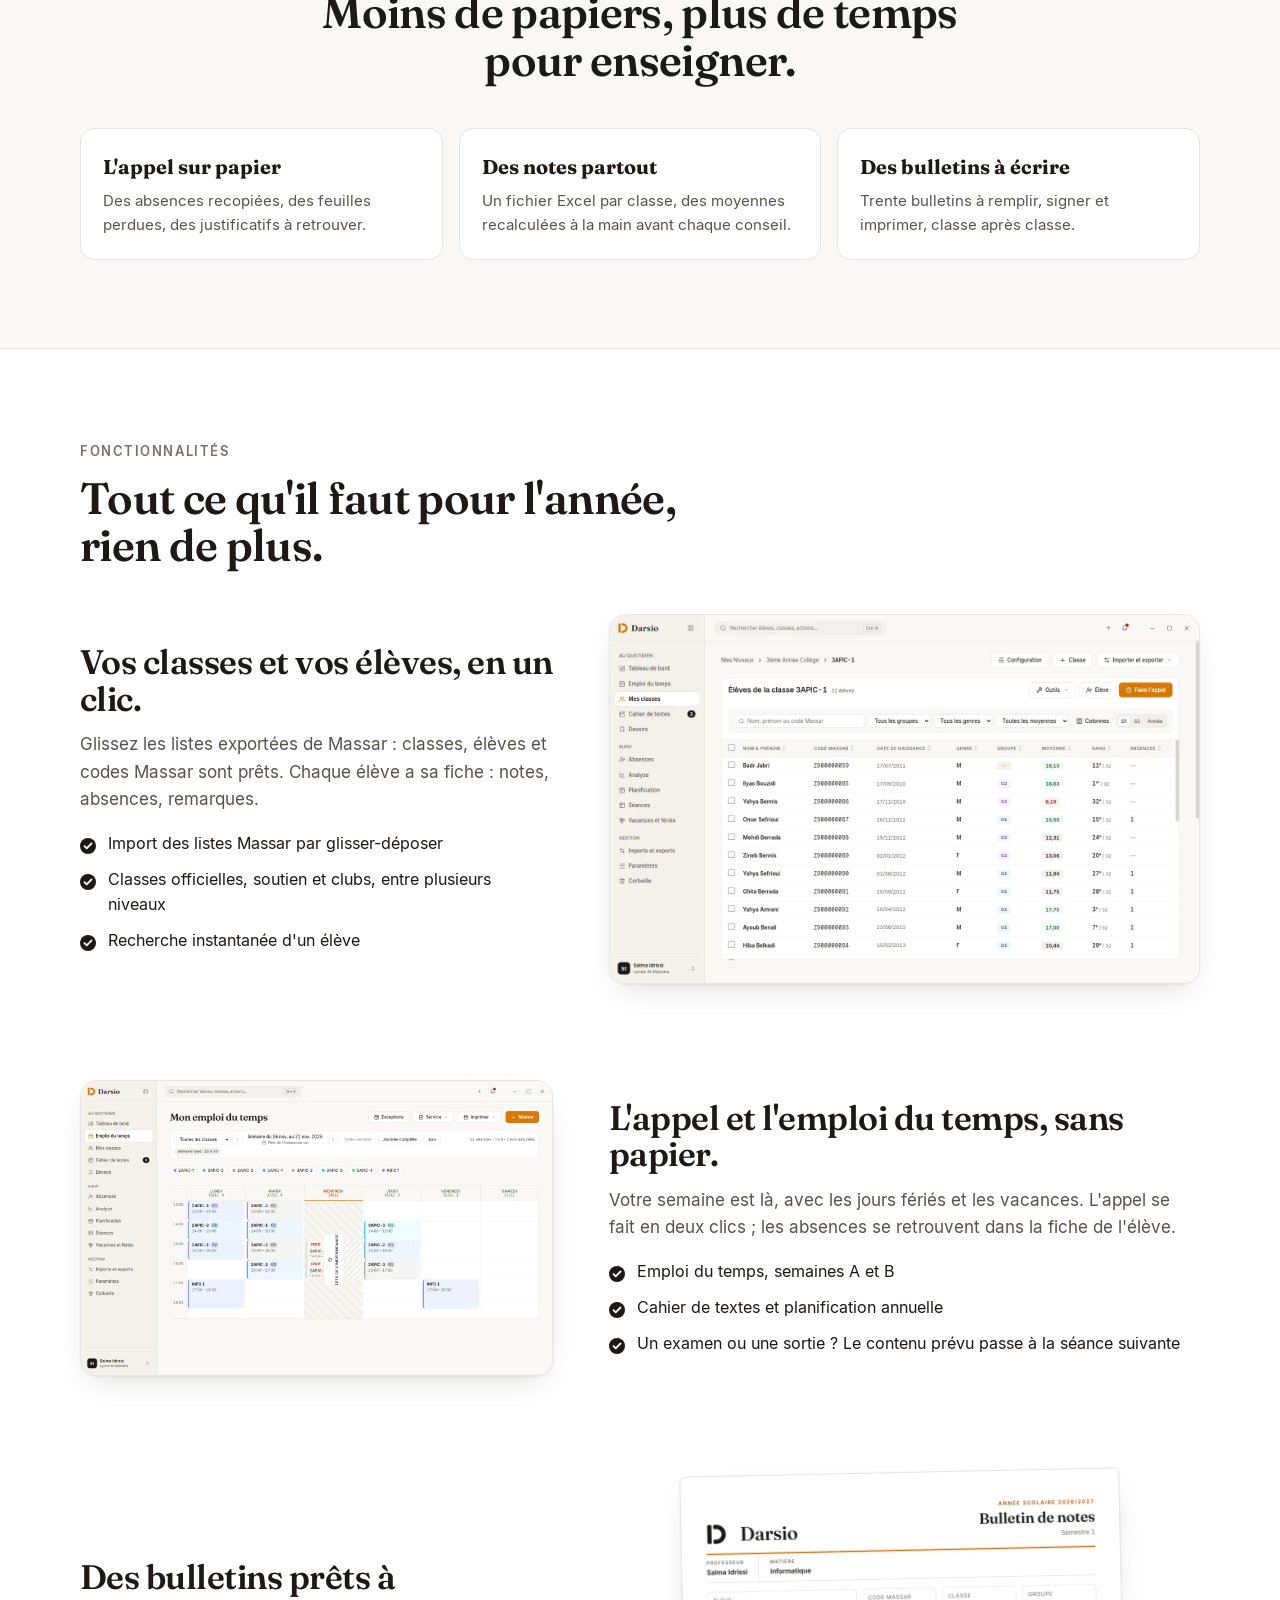
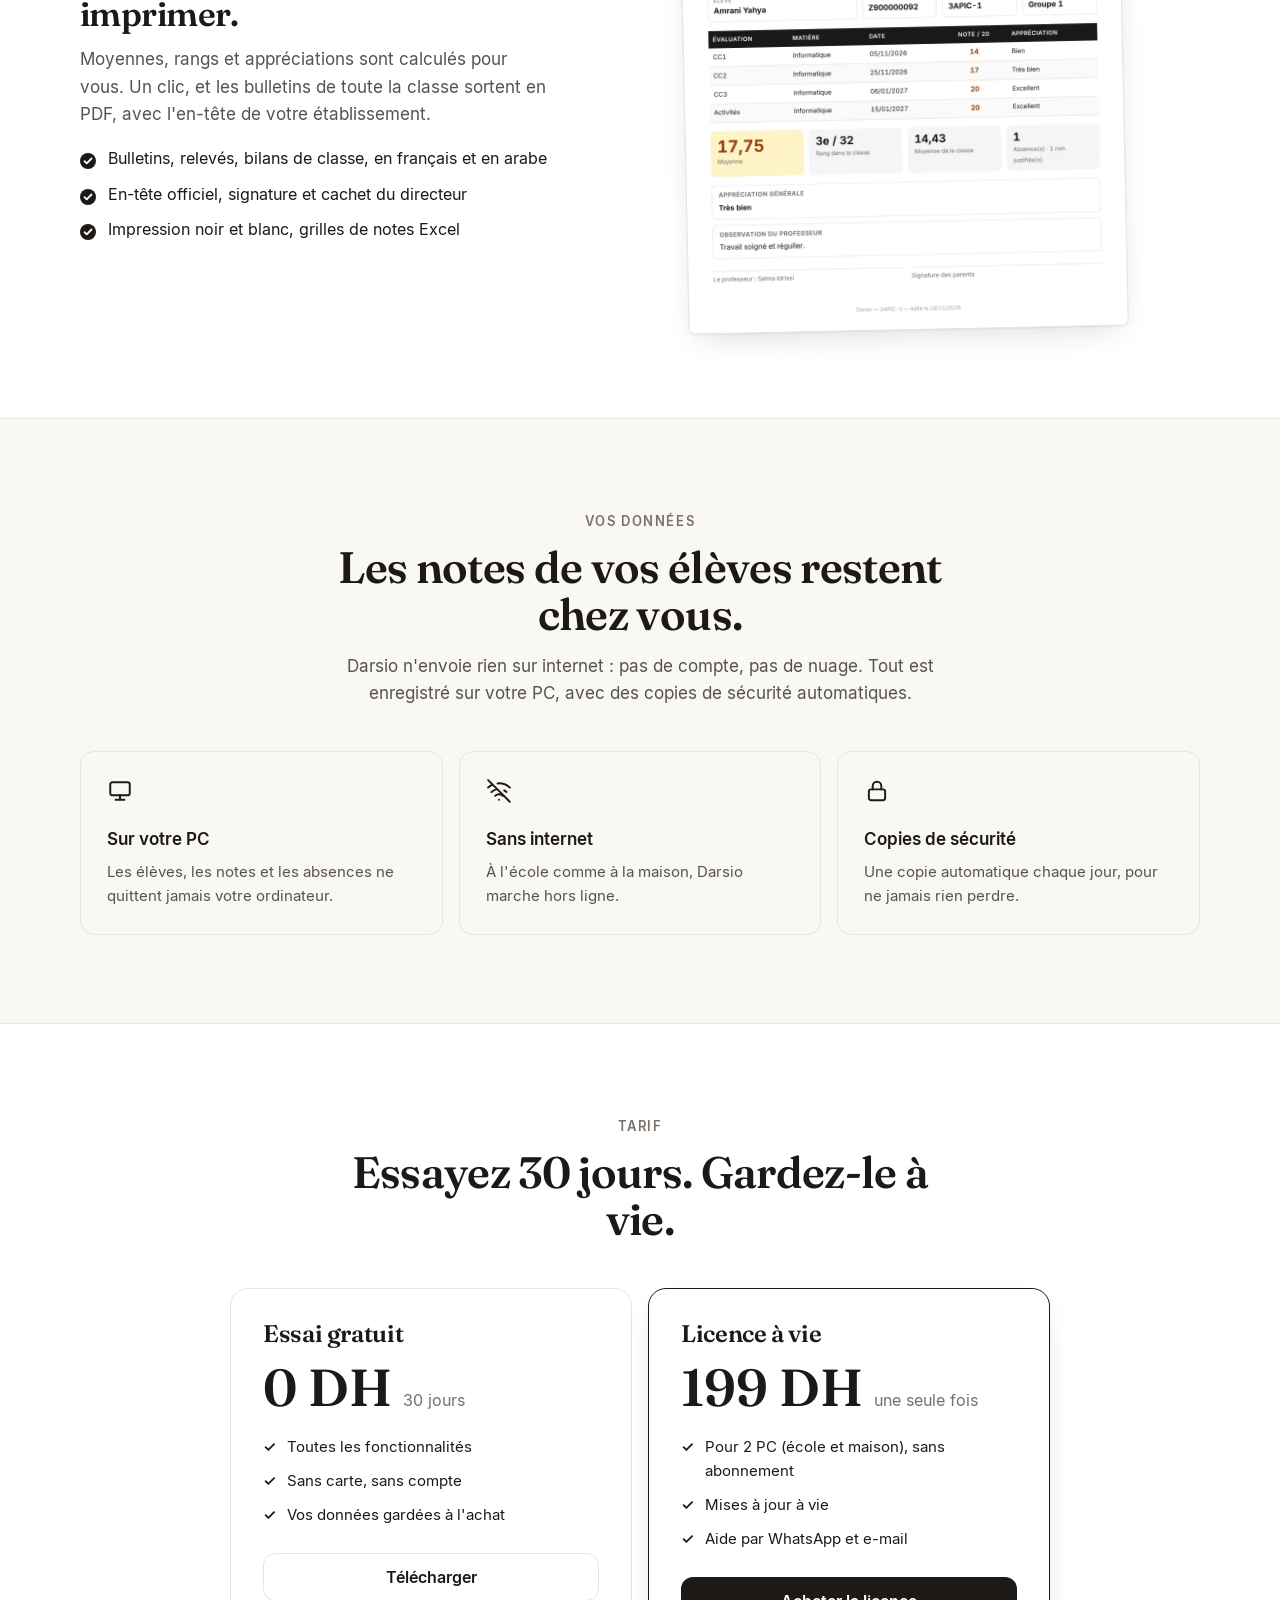
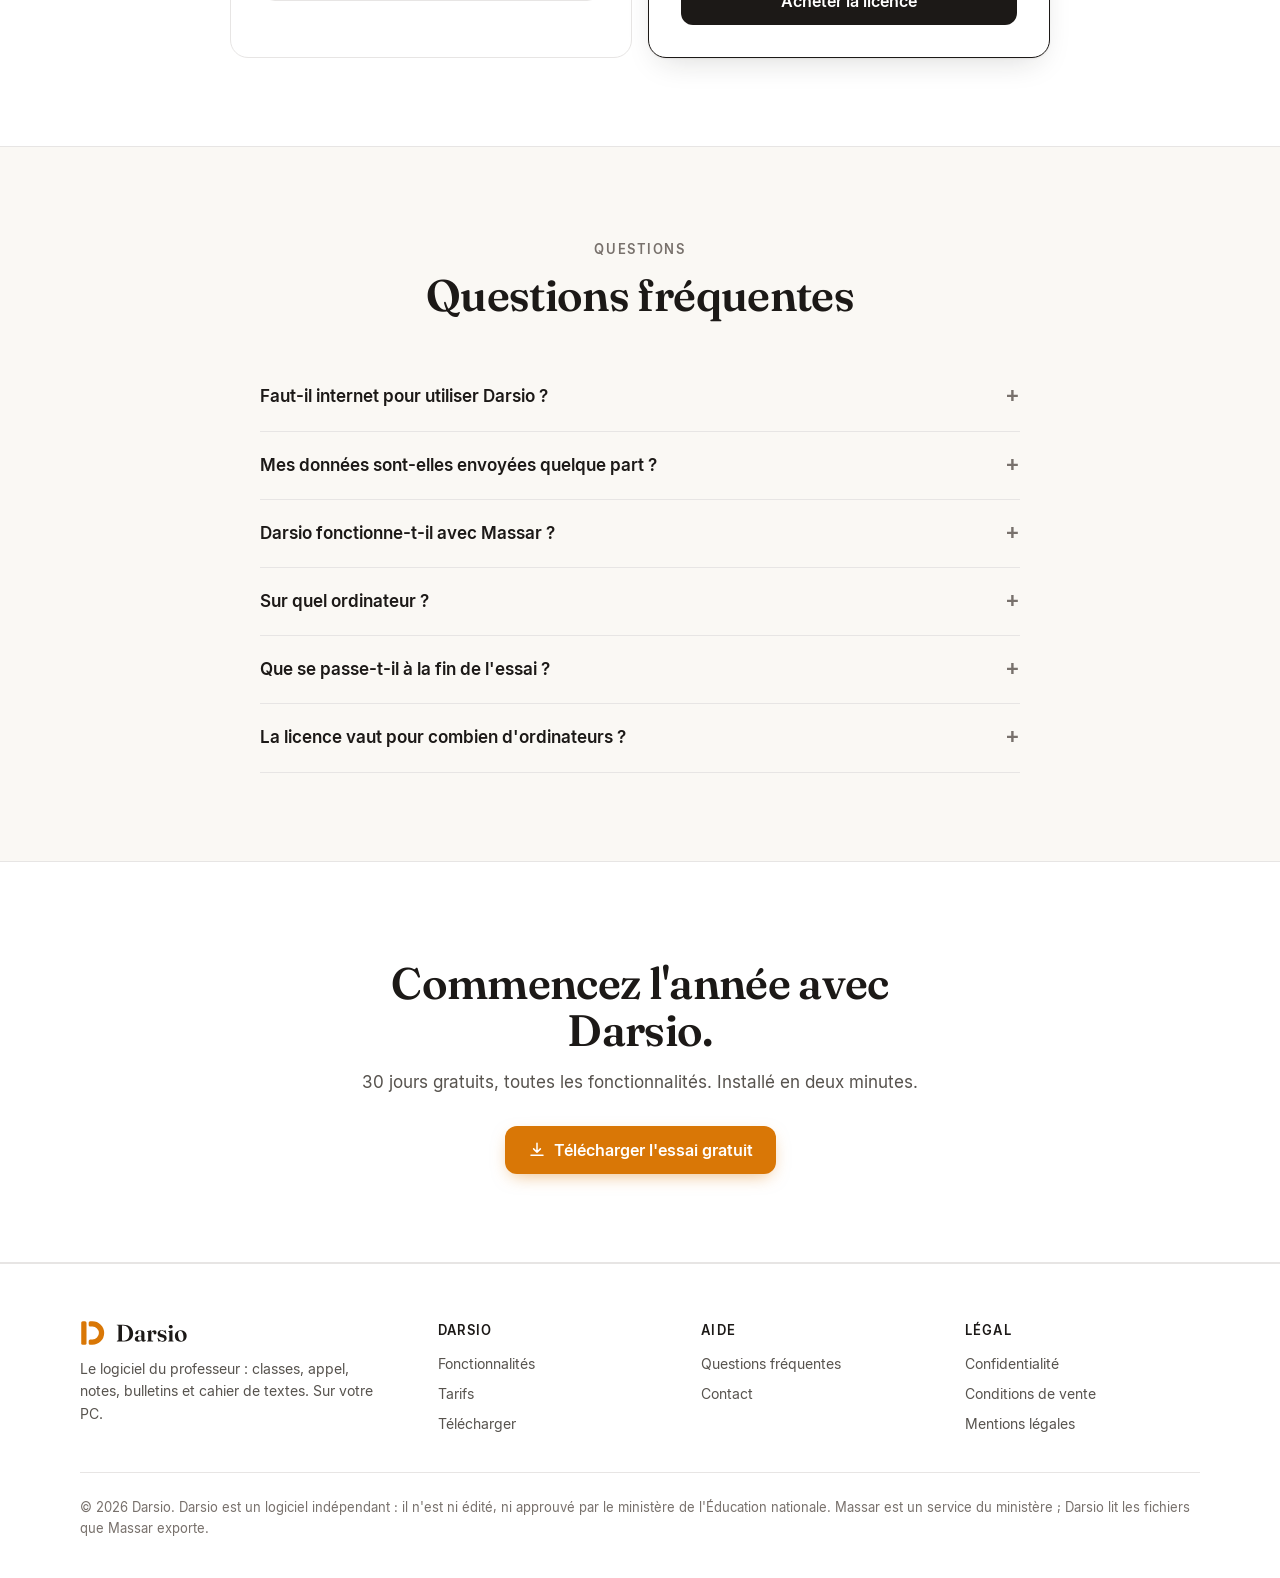
==== commit 9bb98ba9: "up1" ====
--- a/index.html
+++ b/index.html
@@ -4,15 +4,15 @@
 <meta charset="utf-8">
 <meta name="viewport" content="width=device-width, initial-scale=1">
 <title>Darsio — Le logiciel du professeur : appel, notes, bulletins</title>
-<meta name="description" content="Classes, appel, notes, bulletins et cahier de textes sur votre PC. Compatible avec les exports Massar. 30 jours d'essai gratuit, puis 350 DH à vie.">
-<link rel="canonical" href="https://darsio.com/">
+<meta name="description" content="Classes, appel, notes, bulletins et cahier de textes sur votre PC. Compatible avec les exports Massar. 30 jours d'essai gratuit, puis 199 DH à vie.">
+<link rel="canonical" href="https://darsio.pages.dev/">
 <meta property="og:type" content="website">
 <meta property="og:locale" content="fr_FR">
 <meta property="og:site_name" content="Darsio">
 <meta property="og:title" content="Darsio — Le logiciel du professeur : appel, notes, bulletins">
-<meta property="og:description" content="Classes, appel, notes, bulletins et cahier de textes sur votre PC. Compatible avec les exports Massar. 30 jours d'essai gratuit, puis 350 DH à vie.">
-<meta property="og:url" content="https://darsio.com/">
-<meta property="og:image" content="https://darsio.com/assets/img/partage.png">
+<meta property="og:description" content="Classes, appel, notes, bulletins et cahier de textes sur votre PC. Compatible avec les exports Massar. 30 jours d'essai gratuit, puis 199 DH à vie.">
+<meta property="og:url" content="https://darsio.pages.dev/">
+<meta property="og:image" content="https://darsio.pages.dev/assets/img/partage.png">
 <meta name="twitter:card" content="summary_large_image">
 <meta name="theme-color" content="#FAF8F4">
 <link rel="icon" type="image/svg+xml" href="/assets/img/darsio-14-d-ambre.svg">
@@ -77,7 +77,7 @@
       <div class="fonction-texte">
         <h3>Vos classes et vos élèves, en un clic.</h3>
         <p>Glissez les listes exportées de Massar : classes, élèves et codes Massar sont prêts. Chaque élève a sa fiche : notes, absences, remarques.</p>
-        <ul><li>Import des listes Massar par glisser-déposer</li><li>Groupes, soutien, clubs</li><li>Recherche instantanée d'un élève</li></ul>
+        <ul><li>Import des listes Massar par glisser-déposer</li><li>Classes officielles, soutien et clubs, entre plusieurs niveaux</li><li>Recherche instantanée d'un élève</li></ul>
       </div>
       <div class="capture"><img src="/assets/img/classe.webp" width="1440" height="900" loading="lazy" alt="La liste des élèves d'une classe dans Darsio, avec leur moyenne, leur rang et leurs absences"></div>
     </div>
@@ -86,7 +86,7 @@
       <div class="fonction-texte">
         <h3>L'appel et l'emploi du temps, sans papier.</h3>
         <p>Votre semaine est là, avec les jours fériés et les vacances. L'appel se fait en deux clics ; les absences se retrouvent dans la fiche de l'élève.</p>
-        <ul><li>Emploi du temps, semaines A et B</li><li>Cahier de textes et planification annuelle</li><li>Séances annulées, déplacées, examens</li></ul>
+        <ul><li>Emploi du temps, semaines A et B</li><li>Cahier de textes et planification annuelle</li><li>Un examen ou une sortie ? Le contenu prévu passe à la séance suivante</li></ul>
       </div>
       <div class="capture"><img src="/assets/img/emploi-du-temps.webp" width="1440" height="900" loading="lazy" alt="L'emploi du temps de la semaine dans Darsio, avec un jour férié"></div>
     </div>
@@ -95,7 +95,7 @@
       <div class="fonction-texte">
         <h3>Des bulletins prêts à imprimer.</h3>
         <p>Moyennes, rangs et appréciations sont calculés pour vous. Un clic, et les bulletins de toute la classe sortent en PDF, avec l'en-tête de votre établissement.</p>
-        <ul><li>Bulletins, relevés, bilans de classe</li><li>Signature et cachet du directeur</li><li>Grilles de notes à remplir dans Excel</li></ul>
+        <ul><li>Bulletins, relevés, bilans de classe, en français et en arabe</li><li>En-tête officiel, signature et cachet du directeur</li><li>Impression noir et blanc, grilles de notes Excel</li></ul>
       </div>
       <div class="feuille"><img src="/assets/img/bulletin.webp" width="900" height="936" loading="lazy" alt="Un bulletin de notes produit par Darsio"></div>
     </div>
@@ -132,8 +132,8 @@
       </div>
       <div class="offre vedette">
         <h3>Licence à vie</h3>
-        <div class="montant">350 DH <small>une seule fois</small></div>
-        <ul><li>Pour votre PC, sans abonnement</li><li>Mises à jour incluses</li><li>Aide par WhatsApp et e-mail</li></ul>
+        <div class="montant">199 DH <small>une seule fois</small></div>
+        <ul><li>Pour 2 PC (école et maison), sans abonnement</li><li>Mises à jour à vie</li><li>Aide par WhatsApp et e-mail</li></ul>
         <a class="btn btn-encre" href="/tarifs/">Acheter la licence</a>
       </div>
     </div>
@@ -148,8 +148,8 @@
       <details><summary>Mes données sont-elles envoyées quelque part ?</summary><p>Non. Les élèves, les notes et les absences restent sur votre ordinateur. Darsio ne vous demande ni compte ni mot de passe en ligne.</p></details>
       <details><summary>Darsio fonctionne-t-il avec Massar ?</summary><p>Oui : Darsio lit les listes d'élèves et les fichiers de notes que Massar exporte. Darsio est un logiciel indépendant, sans lien avec le ministère.</p></details>
       <details><summary>Sur quel ordinateur ?</summary><p>Un PC sous Windows 10 ou Windows 11. Darsio ne fonctionne pas sur Mac, tablette ou téléphone.</p></details>
-      <details><summary>Que se passe-t-il à la fin de l'essai ?</summary><p>Vos données restent sur votre PC. Achetez la licence à vie et continuez exactement où vous en étiez.</p></details>
-      <details><summary>La licence vaut pour combien d'ordinateurs ?</summary><p>Une licence vaut pour un PC. Pour changer d'ordinateur, écrivez-nous : nous transférons votre licence.</p></details>
+      <details><summary>Que se passe-t-il à la fin de l'essai ?</summary><p>Rien n'est perdu, rien n'est bloqué : Darsio s'ouvre en consultation, vos données se voient, s'impriment et s'exportent. Activez la licence à vie et continuez exactement où vous en étiez.</p></details>
+      <details><summary>La licence vaut pour combien d'ordinateurs ?</summary><p>Pour deux PC, par exemple celui de l'école et celui de la maison, chacun avec sa clé. Nouveau PC ou Windows réinstallé : envoyez-nous son code, la nouvelle clé est gratuite. Les données restent sur chaque PC : pour les retrouver sur l'autre, utilisez une sauvegarde (Paramètres › Sauvegardes).</p></details>
     </div>
   </div>
 </section>
